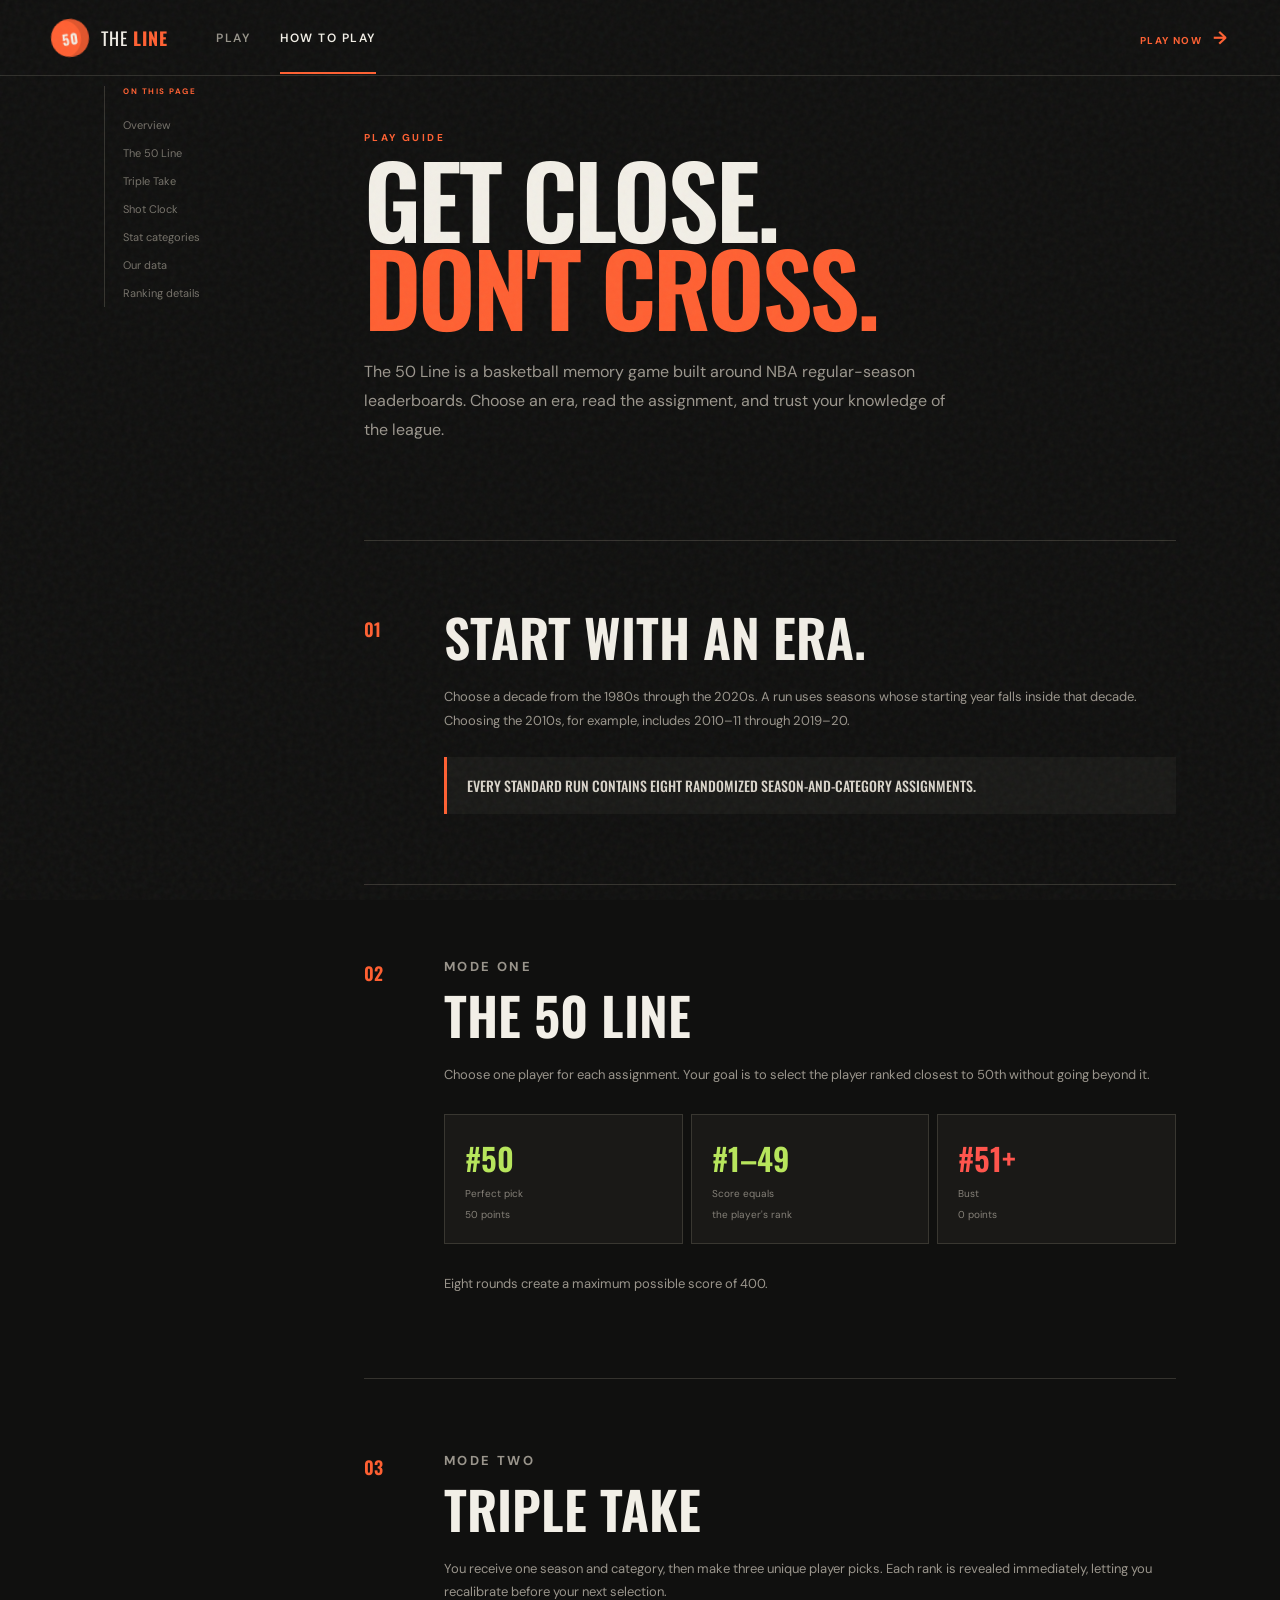
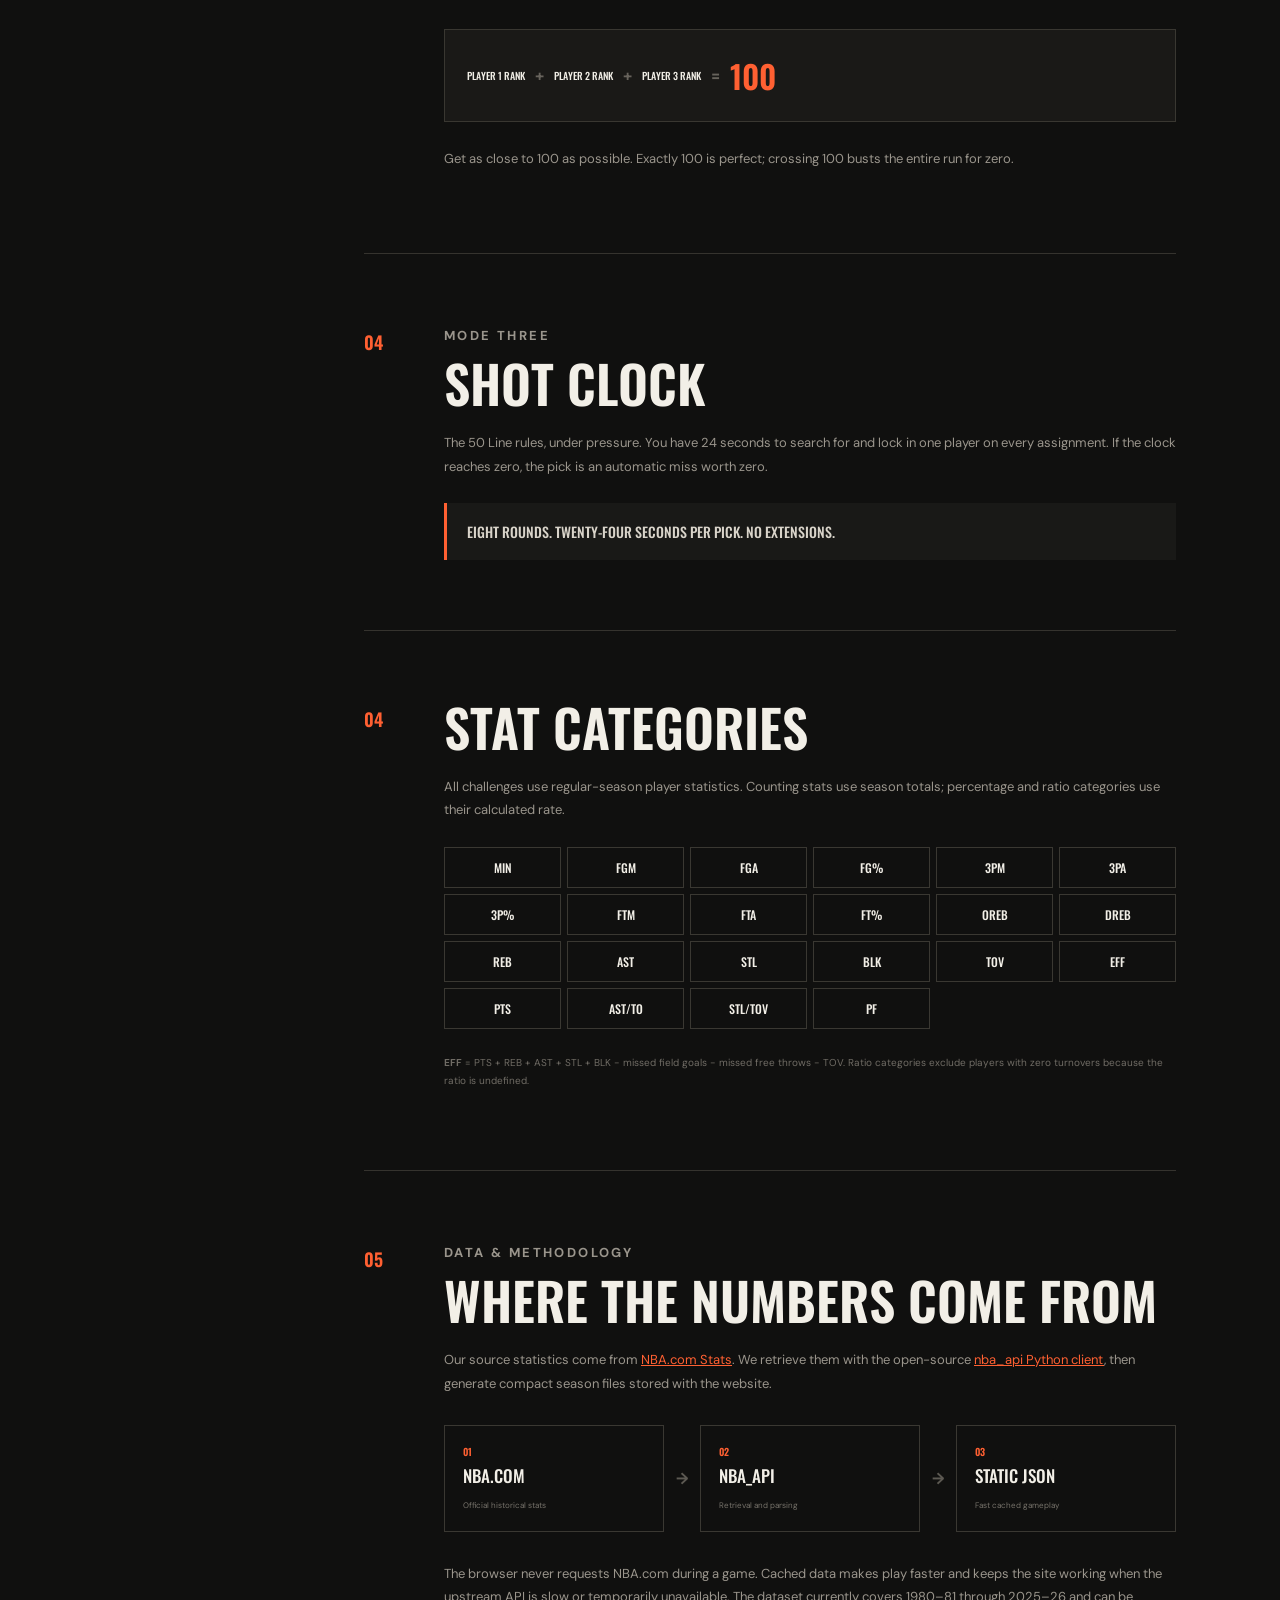
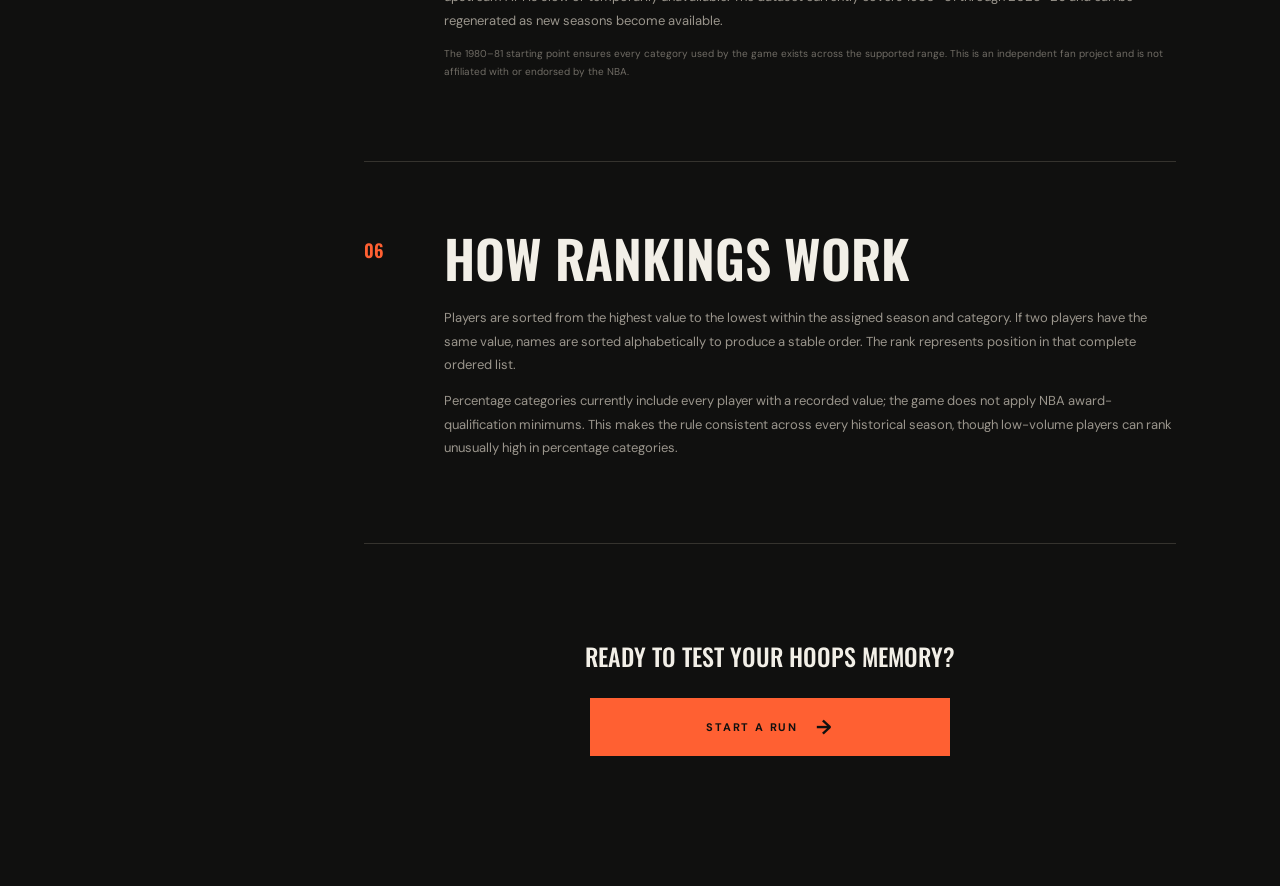
==== how-to.html @ 4d16eff7 "Add full play guide and data documentation" ====
<!doctype html>
<html lang="en">
<head>
  <meta charset="UTF-8" />
  <meta name="viewport" content="width=device-width,initial-scale=1" />
  <meta name="theme-color" content="#11100e" />
  <title>How to Play — The 50 Line</title>
  <link rel="preconnect" href="https://fonts.googleapis.com" />
  <link rel="preconnect" href="https://fonts.gstatic.com" crossorigin />
  <link href="https://fonts.googleapis.com/css2?family=DM+Sans:wght@400;500;600;700&family=Oswald:wght@500;600;700&display=swap" rel="stylesheet" />
  <link rel="stylesheet" href="styles.css" />
  <link rel="stylesheet" href="how-to.css" />
</head>
<body class="docs-page">
  <div class="grain"></div>
  <header class="site-header">
    <a class="brand" href="index.html"><span class="brand-ball">50</span><span>THE <b>LINE</b></span></a>
    <nav aria-label="Documentation navigation"><a class="nav-link" href="index.html">Play</a><a class="nav-link active" href="how-to.html">How to play</a></nav>
    <a class="docs-play" href="index.html">PLAY NOW <span>→</span></a>
  </header>

  <main class="docs-shell">
    <aside class="docs-nav">
      <span>ON THIS PAGE</span>
      <a href="#overview">Overview</a><a href="#classic">The 50 Line</a><a href="#triple">Triple Take</a><a href="#shotclock">Shot Clock</a><a href="#categories">Stat categories</a><a href="#data">Our data</a><a href="#rankings">Ranking details</a>
    </aside>
    <article>
      <section id="overview" class="docs-hero">
        <p class="eyebrow">PLAY GUIDE</p>
        <h1>Get close.<br /><em>Don't cross.</em></h1>
        <p>The 50 Line is a basketball memory game built around NBA regular-season leaderboards. Choose an era, read the assignment, and trust your knowledge of the league.</p>
      </section>

      <section class="docs-section">
        <p class="section-number">01</p><div><h2>Start with an era.</h2><p>Choose a decade from the 1980s through the 2020s. A run uses seasons whose starting year falls inside that decade. Choosing the 2010s, for example, includes 2010–11 through 2019–20.</p><div class="callout">Every standard run contains eight randomized season-and-category assignments.</div></div>
      </section>

      <section id="classic" class="docs-section">
        <p class="section-number">02</p><div><p class="eyebrow">MODE ONE</p><h2>The 50 Line</h2><p>Choose one player for each assignment. Your goal is to select the player ranked closest to 50th without going beyond it.</p><div class="rule-grid"><div><strong>#50</strong><span>Perfect pick<br />50 points</span></div><div><strong>#1–49</strong><span>Score equals<br />the player's rank</span></div><div class="danger"><strong>#51+</strong><span>Bust<br />0 points</span></div></div><p>Eight rounds create a maximum possible score of 400.</p></div>
      </section>

      <section id="triple" class="docs-section">
        <p class="section-number">03</p><div><p class="eyebrow">MODE TWO</p><h2>Triple Take</h2><p>You receive one season and category, then make three unique player picks. Each rank is revealed immediately, letting you recalibrate before your next selection.</p><div class="formula"><span>PLAYER 1 RANK</span><b>+</b><span>PLAYER 2 RANK</span><b>+</b><span>PLAYER 3 RANK</span><b>=</b><strong>100</strong></div><p>Get as close to 100 as possible. Exactly 100 is perfect; crossing 100 busts the entire run for zero.</p></div>
      </section>

      <section id="shotclock" class="docs-section">
        <p class="section-number">04</p><div><p class="eyebrow">MODE THREE</p><h2>Shot Clock</h2><p>The 50 Line rules, under pressure. You have 24 seconds to search for and lock in one player on every assignment. If the clock reaches zero, the pick is an automatic miss worth zero.</p><div class="callout">Eight rounds. Twenty-four seconds per pick. No extensions.</div></div>
      </section>

      <section id="categories" class="docs-section">
        <p class="section-number">04</p><div><h2>Stat categories</h2><p>All challenges use regular-season player statistics. Counting stats use season totals; percentage and ratio categories use their calculated rate.</p><div class="stat-grid"><span>MIN</span><span>FGM</span><span>FGA</span><span>FG%</span><span>3PM</span><span>3PA</span><span>3P%</span><span>FTM</span><span>FTA</span><span>FT%</span><span>OREB</span><span>DREB</span><span>REB</span><span>AST</span><span>STL</span><span>BLK</span><span>TOV</span><span>EFF</span><span>PTS</span><span>AST/TO</span><span>STL/TOV</span><span>PF</span></div><p class="fine-print"><b>EFF</b> = PTS + REB + AST + STL + BLK − missed field goals − missed free throws − TOV. Ratio categories exclude players with zero turnovers because the ratio is undefined.</p></div>
      </section>

      <section id="data" class="docs-section data-section">
        <p class="section-number">05</p><div><p class="eyebrow">DATA & METHODOLOGY</p><h2>Where the numbers come from</h2><p>Our source statistics come from <a href="https://www.nba.com/stats/players/traditional" target="_blank" rel="noopener">NBA.com Stats</a>. We retrieve them with the open-source <a href="https://github.com/swar/nba_api" target="_blank" rel="noopener">nba_api Python client</a>, then generate compact season files stored with the website.</p><div class="data-flow"><div><span>01</span><strong>NBA.com</strong><small>Official historical stats</small></div><b>→</b><div><span>02</span><strong>nba_api</strong><small>Retrieval and parsing</small></div><b>→</b><div><span>03</span><strong>Static JSON</strong><small>Fast cached gameplay</small></div></div><p>The browser never requests NBA.com during a game. Cached data makes play faster and keeps the site working when the upstream API is slow or temporarily unavailable. The dataset currently covers 1980–81 through 2025–26 and can be regenerated as new seasons become available.</p><p class="fine-print">The 1980–81 starting point ensures every category used by the game exists across the supported range. This is an independent fan project and is not affiliated with or endorsed by the NBA.</p></div>
      </section>

      <section id="rankings" class="docs-section">
        <p class="section-number">06</p><div><h2>How rankings work</h2><p>Players are sorted from the highest value to the lowest within the assigned season and category. If two players have the same value, names are sorted alphabetically to produce a stable order. The rank represents position in that complete ordered list.</p><p>Percentage categories currently include every player with a recorded value; the game does not apply NBA award-qualification minimums. This makes the rule consistent across every historical season, though low-volume players can rank unusually high in percentage categories.</p></div>
      </section>

      <footer class="docs-footer"><p>Ready to test your hoops memory?</p><a class="primary-button" href="index.html"><span>START A RUN</span><b>→</b></a></footer>
    </article>
  </main>
</body>
</html>
---- styles.css ----
:root{--ink:#10100f;--paper:#f2efe7;--muted:#97938a;--line:#302f2b;--orange:#ff6032;--orange2:#ff8a48;--cream:#fff8e8;--green:#b7e55c;--red:#ff554d}*{box-sizing:border-box}html{scroll-behavior:smooth}body{margin:0;background:var(--ink);color:var(--paper);font-family:"DM Sans",sans-serif;min-height:100vh}.grain{position:fixed;inset:0;pointer-events:none;opacity:.055;z-index:9;background-image:url("data:image/svg+xml,%3Csvg viewBox='0 0 180 180' xmlns='http://www.w3.org/2000/svg'%3E%3Cfilter id='n'%3E%3CfeTurbulence type='fractalNoise' baseFrequency='.9' numOctaves='4' stitchTiles='stitch'/%3E%3C/filter%3E%3Crect width='100%25' height='100%25' filter='url(%23n)' opacity='.8'/%3E%3C/svg%3E")}.site-header{height:76px;border-bottom:1px solid var(--line);display:flex;align-items:center;padding:0 max(24px,4vw);gap:48px;position:relative;z-index:4}.brand{display:flex;align-items:center;gap:12px;color:var(--paper);text-decoration:none;font-family:Oswald,sans-serif;font-size:18px;letter-spacing:1px}.brand b{color:var(--orange)}.brand-ball{display:grid;place-items:center;width:38px;height:38px;background:var(--orange);border-radius:50%;font:700 14px Oswald;transform:rotate(-8deg);box-shadow:inset -8px 0 0 rgba(0,0,0,.12)}nav{display:flex;gap:30px}.nav-link{border:0;background:none;color:var(--muted);font:600 12px "DM Sans";text-transform:uppercase;letter-spacing:1.5px;cursor:pointer;padding:28px 0;position:relative}.nav-link:hover,.nav-link.active{color:var(--paper)}.nav-link.active:after{content:"";height:2px;background:var(--orange);position:absolute;bottom:0;left:0;right:0}.header-score{margin-left:auto;display:flex;align-items:center;gap:12px}.header-score span{font:600 9px "DM Sans";letter-spacing:1.4px;color:var(--muted)}.header-score strong{font:600 25px Oswald;color:var(--orange)}main{padding:58px 24px 80px}.game-shell,.summary-view{width:min(980px,100%);margin:auto}.round-meta{display:flex;align-items:end;justify-content:space-between;margin-bottom:22px}.eyebrow{font-size:10px;letter-spacing:2.4px;font-weight:700;color:var(--orange);margin:0 0 10px}.round-meta h1,.summary-view h1{font:600 clamp(40px,7vw,68px)/.96 Oswald;margin:0;text-transform:uppercase;letter-spacing:-1.5px}.round-meta h1 em{color:var(--orange);font-style:normal}.round-count{display:flex;align-items:baseline}.round-count span{font-size:9px;letter-spacing:1.6px;color:var(--muted);margin-right:12px}.round-count strong{font:600 35px Oswald}.round-count i{font:400 16px Oswald;color:#666;font-style:normal}.progress-track{height:2px;background:#282824;margin-bottom:26px}.progress-fill{height:100%;background:var(--orange);width:20%;transition:width .4s ease}.challenge-card{background:linear-gradient(125deg,#f6f0e5,#e9e1d3);color:#151513;min-height:290px;border-radius:4px;position:relative;overflow:hidden;display:flex;align-items:center;padding:50px;box-shadow:0 18px 60px rgba(0,0,0,.25)}.court-lines{position:absolute;width:400px;height:400px;border:2px solid rgba(33,31,26,.1);border-radius:50%;right:-135px;top:-75px}.court-lines:before{content:"";position:absolute;width:180px;height:180px;border:2px solid rgba(33,31,26,.1);border-radius:50%;inset:108px}.court-lines:after{content:"";position:absolute;height:500px;border-left:2px solid rgba(33,31,26,.1);left:198px;top:-50px}.court-lines span{position:absolute;width:80px;height:130px;border:2px solid rgba(33,31,26,.1);left:158px;top:133px}.challenge-copy{position:relative;z-index:1;flex:1}.card-kicker{font-size:9px;letter-spacing:2px;font-weight:700;color:#8d8374;margin:0 0 16px}.challenge-copy h2{font:600 clamp(29px,4vw,45px)/1.08 Oswald;text-transform:uppercase;margin:0;letter-spacing:-.5px}.challenge-copy h2 span{color:var(--orange)}.challenge-note{font-size:12px;color:#766f65;margin:18px 0 0}.stat-ticket{position:relative;z-index:1;background:#171714;color:var(--paper);width:236px;min-width:236px;margin-left:40px;padding:28px 26px;box-shadow:10px 10px 0 var(--orange);transform:rotate(1deg)}.stat-ticket div{display:flex;flex-direction:column}.stat-ticket span{font-size:10px;letter-spacing:2px;font-weight:700;color:var(--orange);margin-bottom:8px}.stat-ticket strong{font:600 28px Oswald;letter-spacing:-.3px}.ticket-divider{border-top:1px dashed #4a4842;margin:20px 0}.pick-panel{padding:42px 0 10px}.pick-heading{display:flex;justify-content:space-between;align-items:center;margin-bottom:22px}.pick-heading>div:first-child{display:flex;align-items:center;gap:15px}.step-num{width:34px;height:34px;display:grid;place-items:center;border:1px solid #484640;color:var(--orange);font:600 13px Oswald}.pick-heading p{margin:0 0 4px}.pick-heading h3{font:500 22px Oswald;margin:0;text-transform:uppercase}.target-chip{border:1px solid #3b3934;border-radius:30px;padding:9px 13px;font-size:9px;letter-spacing:1px;color:#a5a097}.target-dot{display:inline-block;width:6px;height:6px;background:var(--green);border-radius:50%;margin-right:7px;box-shadow:0 0 8px var(--green)}.search-wrap{position:relative}.search-wrap>svg{position:absolute;left:18px;top:18px;width:20px;fill:none;stroke:#858179;stroke-width:1.8}.search-wrap input{width:100%;height:58px;border:1px solid #3b3934;background:#191917;color:var(--paper);padding:0 58px;font:500 15px "DM Sans";outline:none;border-radius:2px}.search-wrap input:focus{border-color:var(--orange);box-shadow:0 0 0 1px var(--orange)}.search-wrap kbd{position:absolute;right:15px;top:17px;border:1px solid #413f39;background:#24231f;border-radius:3px;padding:4px 7px;color:#8c887f;font:10px "DM Sans"}.player-options{position:absolute;left:0;right:0;top:64px;background:#201f1c;border:1px solid #3d3b35;z-index:5;display:none;max-height:280px;overflow:auto;box-shadow:0 20px 45px rgba(0,0,0,.55)}.player-options.open{display:block}.player-option{width:100%;border:0;border-bottom:1px solid #33312c;background:none;color:var(--paper);display:flex;align-items:center;text-align:left;padding:12px 16px;cursor:pointer;gap:12px}.player-option:hover,.player-option.focused{background:#2b2924}.mini-mono{width:32px;height:32px;background:#39362f;border-radius:50%;display:grid;place-items:center;font:600 11px Oswald;color:var(--orange)}.player-option strong{font-size:13px}.player-option span:last-child{margin-left:auto;color:#77736c;font-size:10px}.selected-player{margin-top:10px;border:1px solid #3d3b35;background:#1a1917;padding:12px;display:flex;align-items:center;gap:13px}.selected-player.hidden,.hidden{display:none!important}.player-monogram{width:44px;height:44px;background:var(--orange);color:#141311;border-radius:50%;display:grid;place-items:center;font:700 14px Oswald}.selected-player>div:nth-child(2){display:flex;flex-direction:column}.selected-player span{font-size:7px;letter-spacing:1.5px;color:#807d75}.selected-player strong{font:500 16px Oswald;text-transform:uppercase}.selected-player small{font-size:9px;color:#858078}.selected-player button{margin-left:auto;background:none;border:0;color:#858078;font-size:24px;cursor:pointer}.primary-button,.secondary-button{height:58px;border:0;width:100%;margin-top:16px;background:var(--orange);color:#11100f;font:700 11px "DM Sans";letter-spacing:1.8px;display:flex;align-items:center;justify-content:center;gap:18px;cursor:pointer;transition:.2s}.primary-button b{font-size:20px;transition:transform .2s}.primary-button:hover:not(:disabled){background:var(--orange2)}.primary-button:hover:not(:disabled) b{transform:translateX(4px)}.primary-button:disabled{background:#292824;color:#5b5851;cursor:not-allowed}.microcopy{text-align:center;font-size:9px;color:#65625c;letter-spacing:.5px;margin:13px}.round-result{margin-top:38px;border:1px solid #3a3832;display:grid;grid-template-columns:160px 1fr 110px 170px;align-items:center;padding:22px 24px;gap:24px;background:#171715;animation:rise .4s ease}.round-result.bust{border-color:rgba(255,85,77,.45)}.result-rank,.points-earned{display:flex;flex-direction:column}.result-rank span,.points-earned span{font-size:8px;letter-spacing:1.5px;color:#77736b}.result-rank strong{font:600 40px Oswald;color:var(--green)}.bust .result-rank strong{color:var(--red)}.result-copy{border-left:1px solid #383630;padding-left:24px}.result-copy p{font-size:9px;color:var(--orange);letter-spacing:1.8px;font-weight:700;margin:0}.result-copy h3{font:500 18px Oswald;text-transform:uppercase;margin:3px 0}.result-copy span{font-size:10px;color:#7d7970}.points-earned strong{font:600 30px Oswald}.round-result .primary-button{margin:0;height:46px}.score-row{display:grid;grid-template-columns:repeat(5,1fr);gap:7px;margin-top:36px}.score-pill{border-top:1px solid #37352f;padding:10px 3px;display:flex;justify-content:space-between;color:#68655e;font-size:9px}.score-pill b{font:500 14px Oswald;color:#98948b}.score-pill.current{border-color:var(--orange);color:var(--orange)}.score-pill.done b{color:var(--paper)}.summary-view{text-align:center;padding-top:30px}.summary-view .eyebrow{margin-bottom:16px}.final-score{margin:45px auto 20px;width:250px;height:250px;border:2px solid var(--orange);border-radius:50%;display:flex;flex-direction:column;align-items:center;justify-content:center;box-shadow:0 0 80px rgba(255,96,50,.12),inset 0 0 60px rgba(255,96,50,.06)}.final-score span{font-size:9px;letter-spacing:2px;color:#908b81}.final-score strong{font:600 82px/.95 Oswald}.final-score i{font:400 15px Oswald;color:#6e6a62;font-style:normal}.final-verdict{color:#aaa59b;margin-bottom:35px}.summary-rounds{display:grid;grid-template-columns:repeat(5,1fr);gap:8px}.summary-round{border:1px solid #34322d;padding:18px 8px}.summary-round span{font-size:8px;letter-spacing:1px;color:#6f6b64}.summary-round strong{font:600 25px Oswald;display:block;margin:6px}.summary-round small{font-size:9px;color:#88847b}.summary-actions{display:grid;grid-template-columns:2fr 1fr;gap:10px;max-width:560px;margin:25px auto}.secondary-button{background:transparent;border:1px solid #3d3a34;color:var(--paper)}dialog{background:#191917;color:var(--paper);border:1px solid #49463f;width:min(520px,calc(100% - 30px));padding:42px;box-shadow:0 20px 80px #000}dialog::backdrop{background:rgba(0,0,0,.75);backdrop-filter:blur(5px)}dialog h2{font:600 40px Oswald;text-transform:uppercase;margin:0 0 30px}dialog ol{list-style:none;padding:0;counter-reset:item}dialog li{display:grid;grid-template-columns:26px 1fr;column-gap:12px;margin:20px 0;counter-increment:item}dialog li:before{content:counter(item);grid-row:1/3;color:var(--orange);font:600 18px Oswald}dialog li b{font:500 15px Oswald;text-transform:uppercase}dialog li span{font-size:11px;color:#908c83;margin-top:3px}.modal-close{position:absolute;right:17px;top:14px;border:0;background:none;color:#888;font-size:26px;cursor:pointer}.toast{position:fixed;bottom:24px;left:50%;transform:translate(-50%,30px);background:var(--cream);color:#171614;padding:12px 20px;font-size:11px;font-weight:700;opacity:0;pointer-events:none;transition:.3s;z-index:10}.toast.show{opacity:1;transform:translate(-50%,0)}@keyframes rise{from{opacity:0;transform:translateY(15px)}}@media(max-width:760px){.site-header{gap:15px;padding:0 16px}.site-header nav{display:none}.header-score span{display:none}main{padding:38px 16px}.round-meta{align-items:start}.round-count span{display:none}.challenge-card{padding:32px 25px;display:block}.stat-ticket{margin:35px 0 0;width:210px}.court-lines{right:-240px}.pick-heading{align-items:end}.target-chip{font-size:8px}.round-result{grid-template-columns:90px 1fr;gap:15px}.result-copy{padding-left:15px}.points-earned{grid-row:2}.round-result .primary-button{grid-row:2;grid-column:2}.summary-rounds{grid-template-columns:repeat(5,minmax(58px,1fr))}.summary-round{padding:12px 3px}.summary-round small{display:none}}@media(max-width:460px){.round-meta h1{font-size:42px}.round-count strong{font-size:27px}.challenge-copy h2{font-size:30px}.challenge-note{line-height:1.5}.pick-heading h3{font-size:18px}.target-chip{display:none}.score-pill span{display:none}.summary-actions{grid-template-columns:1fr}.summary-view h1{font-size:45px}}
---- how-to.css ----
.nav-link{text-decoration:none}.docs-play{margin-left:auto;color:var(--orange);text-decoration:none;font:700 10px "DM Sans";letter-spacing:1.4px}.docs-play span{font-size:18px;margin-left:8px}.docs-shell{width:min(1120px,100%);display:grid;grid-template-columns:190px 1fr;gap:70px;margin:auto;padding-top:10px}.docs-nav{position:sticky;top:30px;align-self:start;display:flex;flex-direction:column;border-left:1px solid #35332e;padding-left:18px}.docs-nav span{font-size:8px;letter-spacing:1.5px;color:var(--orange);font-weight:700;margin-bottom:15px}.docs-nav a{color:#757169;text-decoration:none;font-size:11px;padding:7px 0}.docs-nav a:hover{color:var(--paper)}.docs-shell article{max-width:820px}.docs-hero{padding:45px 0 80px;border-bottom:1px solid #35332e}.docs-hero h1{font:600 clamp(60px,9vw,100px)/.88 Oswald;text-transform:uppercase;letter-spacing:-3px;margin:0}.docs-hero h1 em{color:var(--orange);font-style:normal}.docs-hero>p:last-child{max-width:600px;color:#9b968d;line-height:1.8;margin-top:28px}.docs-section{display:grid;grid-template-columns:55px 1fr;gap:25px;padding:70px 0;border-bottom:1px solid #35332e;scroll-margin-top:25px}.section-number{font:600 18px Oswald;color:var(--orange);margin:5px 0}.docs-section h2{font:600 clamp(34px,5vw,52px)/1 Oswald;text-transform:uppercase;margin:0 0 22px}.docs-section>div>p{color:#9a958c;line-height:1.8;font-size:13px}.callout{border-left:3px solid var(--orange);background:#191917;padding:18px 20px;color:#d9d4ca;font:500 14px Oswald;text-transform:uppercase;margin-top:25px}.rule-grid{display:grid;grid-template-columns:repeat(3,1fr);gap:8px;margin:28px 0}.rule-grid>div{background:#1a1917;border:1px solid #393731;padding:20px}.rule-grid strong{display:block;font:600 31px Oswald;color:var(--green)}.rule-grid span{font-size:10px;color:#858078;line-height:1.5}.rule-grid .danger strong{color:var(--red)}.formula{display:flex;align-items:center;gap:10px;background:#1a1917;border:1px solid #393731;padding:22px;margin:25px 0;overflow:auto}.formula span{font:500 10px Oswald;white-space:nowrap}.formula b{color:#67635c}.formula strong{font:600 32px Oswald;color:var(--orange)}.stat-grid{display:grid;grid-template-columns:repeat(6,1fr);gap:6px;margin:25px 0}.stat-grid span{border:1px solid #3a3832;padding:11px 5px;text-align:center;font:500 12px Oswald}.fine-print{font-size:10px!important;color:#706c65!important}.data-section a{color:var(--orange)}.data-flow{display:grid;grid-template-columns:1fr auto 1fr auto 1fr;align-items:center;gap:12px;margin:30px 0}.data-flow>div{border:1px solid #3a3832;padding:18px}.data-flow span{display:block;font:600 10px Oswald;color:var(--orange)}.data-flow strong{display:block;font:500 17px Oswald;text-transform:uppercase;margin:4px 0}.data-flow small{font-size:8px;color:#77736b}.data-flow>b{color:#5c5952}.docs-footer{text-align:center;padding:70px 0 30px}.docs-footer p{font:500 24px Oswald;text-transform:uppercase}.docs-footer .primary-button{max-width:360px;margin:20px auto;text-decoration:none}@media(max-width:760px){.docs-page .site-header nav{display:flex}.docs-shell{display:block}.docs-nav{display:none}.docs-hero{padding-top:20px}.docs-section{grid-template-columns:36px 1fr;gap:12px}.stat-grid{grid-template-columns:repeat(4,1fr)}.data-flow{grid-template-columns:1fr}.data-flow>b{transform:rotate(90deg);text-align:center}}@media(max-width:460px){.docs-play{font-size:0}.docs-play span{font-size:20px}.rule-grid{grid-template-columns:1fr}.data-flow>div{padding:14px}.docs-section{padding:50px 0}.stat-grid{grid-template-columns:repeat(3,1fr)}}
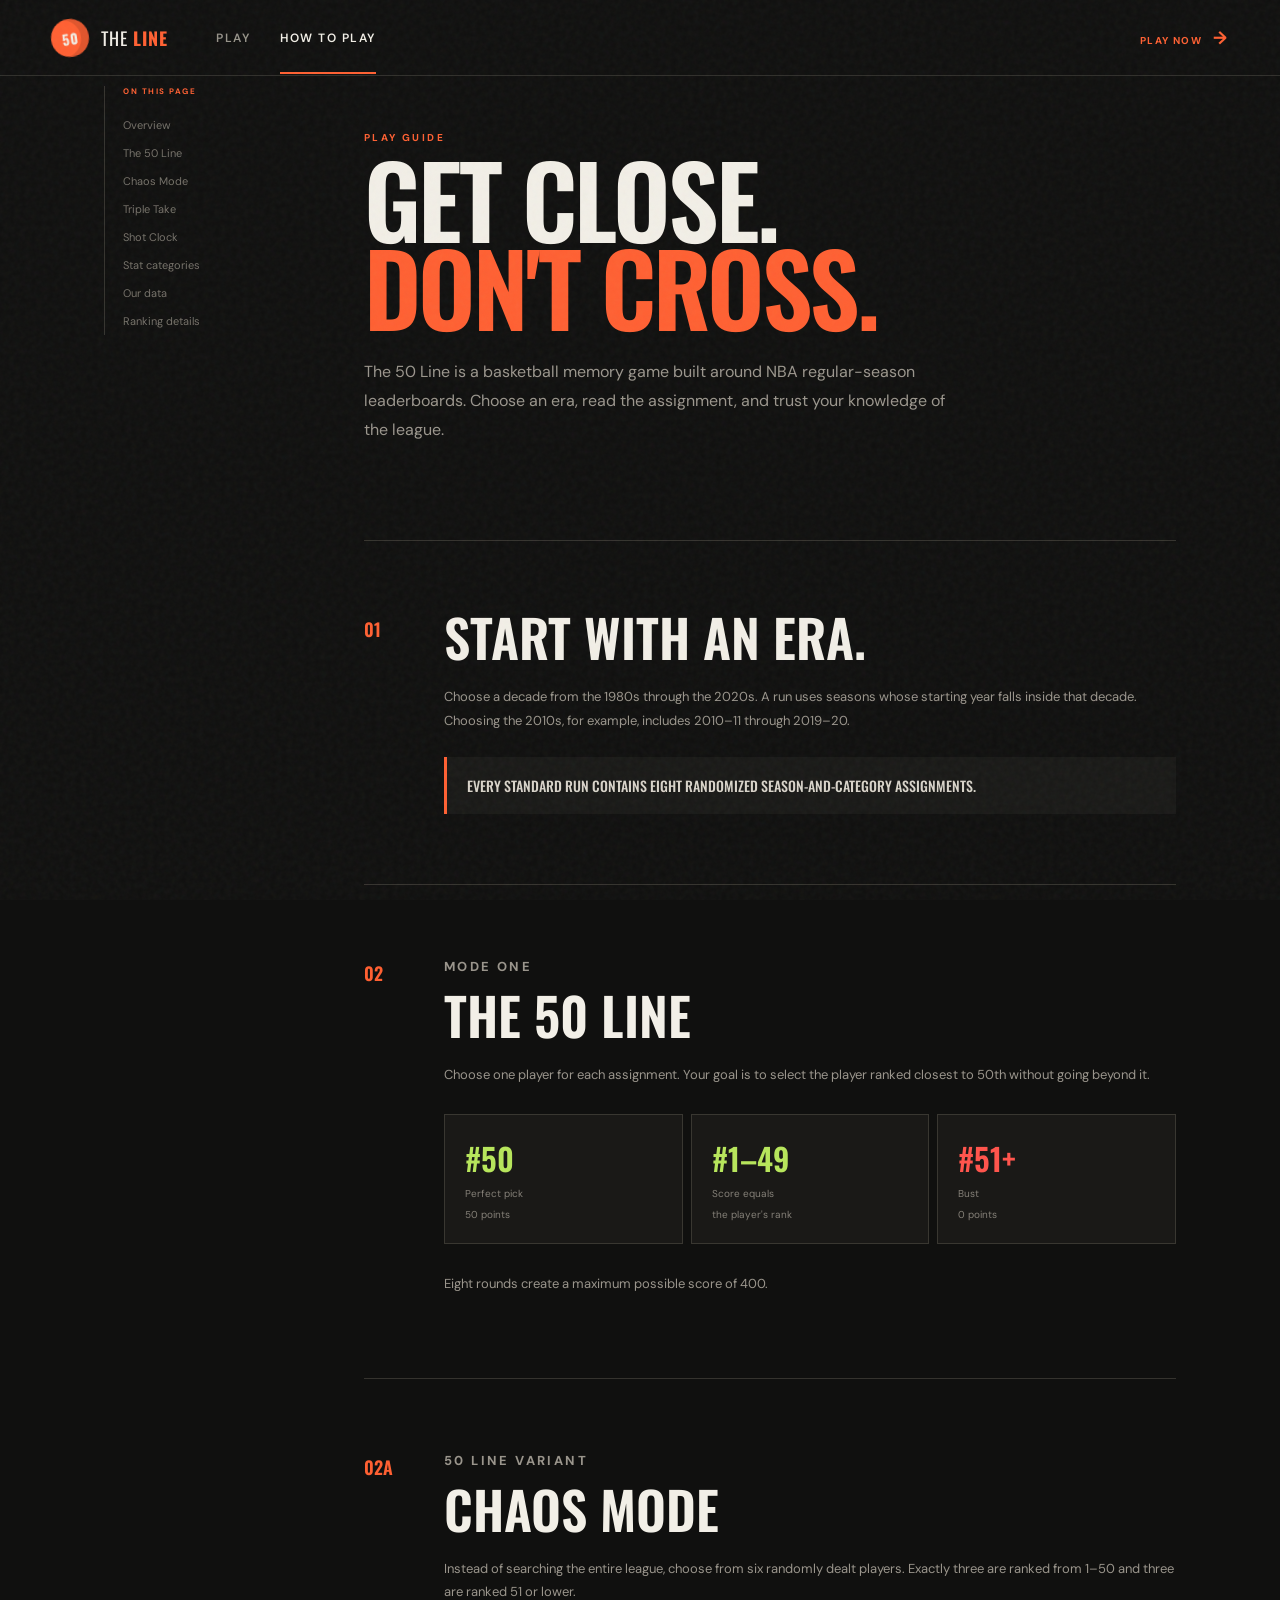
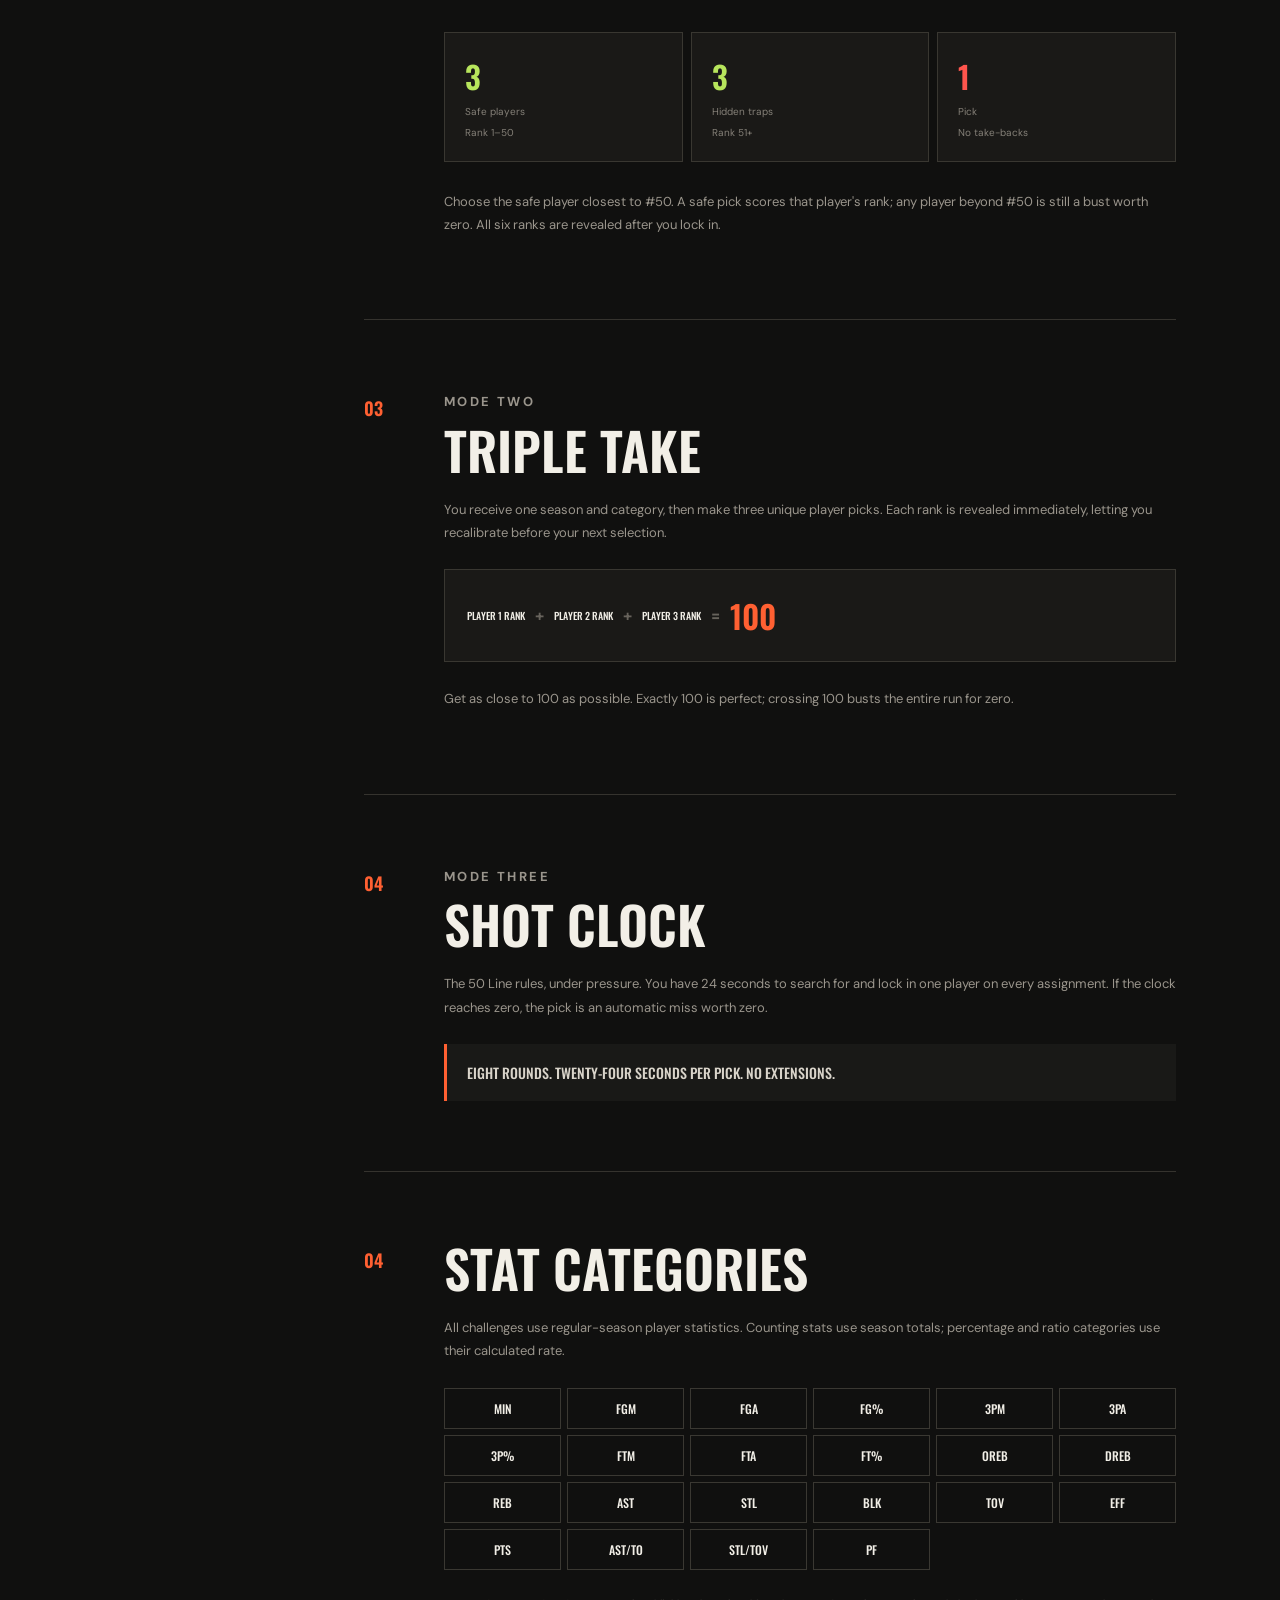
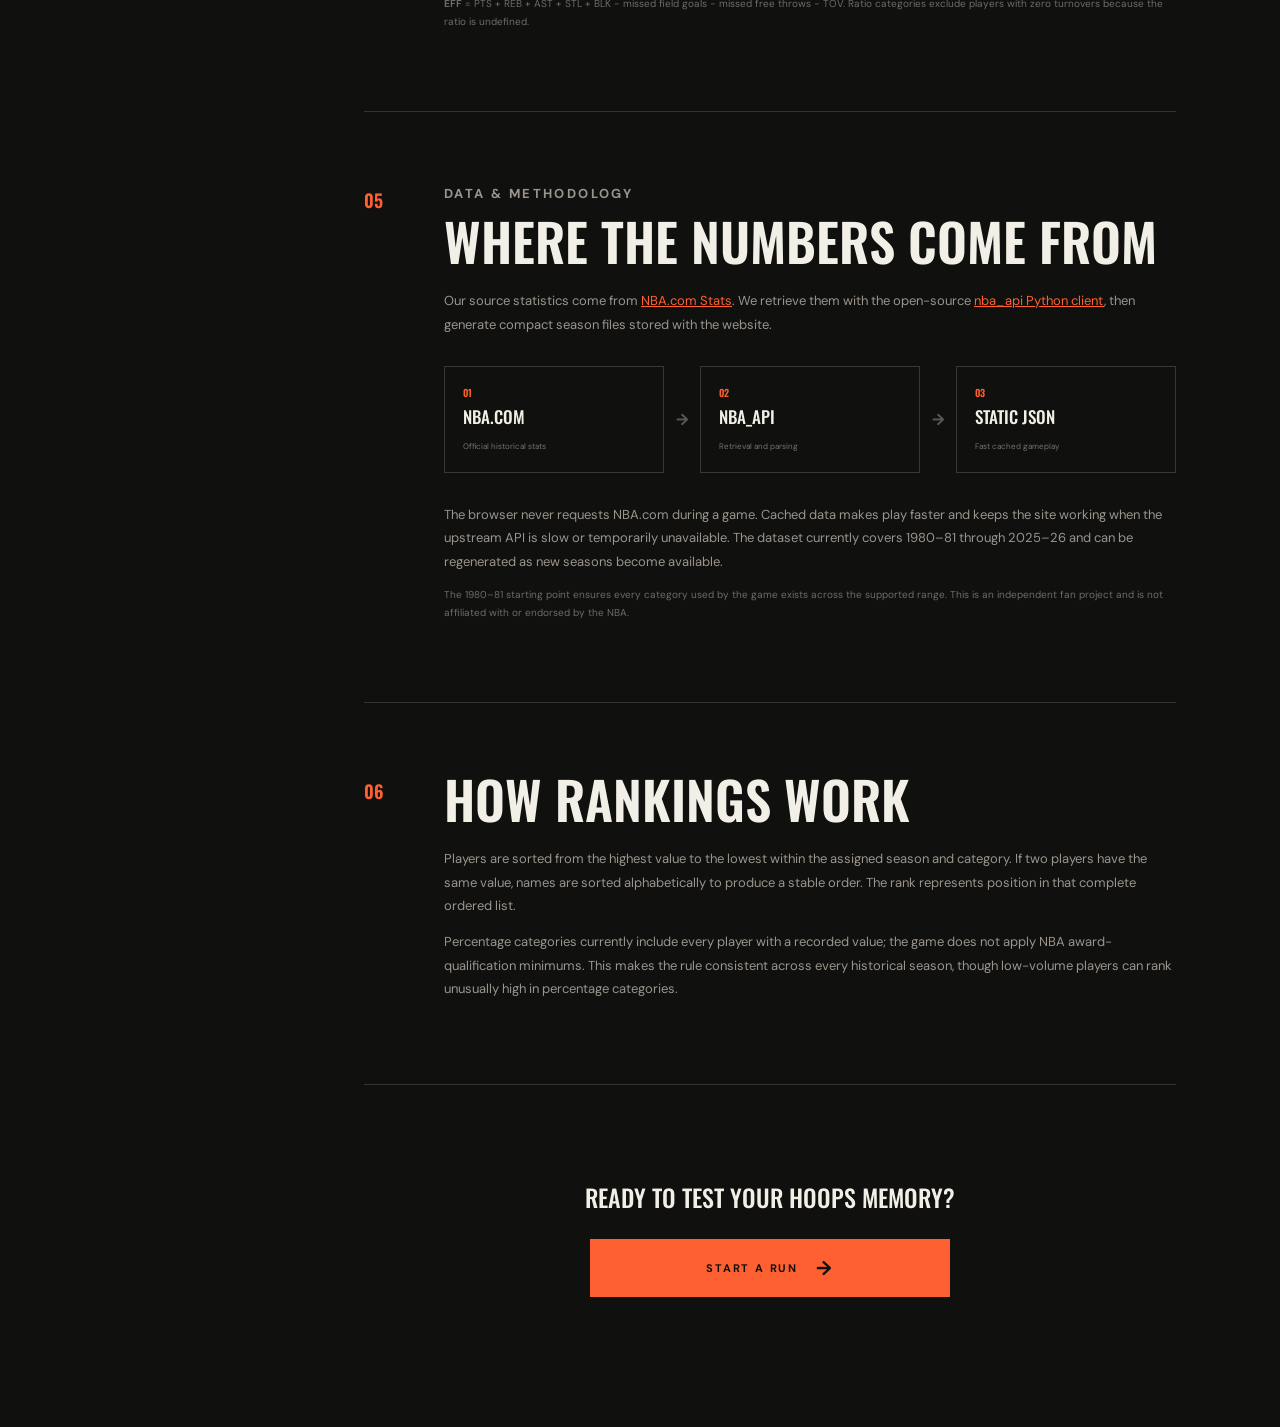
==== commit b7cfa18a: "Add chaos mode" ====
--- a/how-to.html
+++ b/how-to.html
@@ -22,7 +22,7 @@
   <main class="docs-shell">
     <aside class="docs-nav">
       <span>ON THIS PAGE</span>
-      <a href="#overview">Overview</a><a href="#classic">The 50 Line</a><a href="#triple">Triple Take</a><a href="#shotclock">Shot Clock</a><a href="#categories">Stat categories</a><a href="#data">Our data</a><a href="#rankings">Ranking details</a>
+      <a href="#overview">Overview</a><a href="#classic">The 50 Line</a><a href="#chaos">Chaos Mode</a><a href="#triple">Triple Take</a><a href="#shotclock">Shot Clock</a><a href="#categories">Stat categories</a><a href="#data">Our data</a><a href="#rankings">Ranking details</a>
     </aside>
     <article>
       <section id="overview" class="docs-hero">
@@ -37,6 +37,10 @@
 
       <section id="classic" class="docs-section">
         <p class="section-number">02</p><div><p class="eyebrow">MODE ONE</p><h2>The 50 Line</h2><p>Choose one player for each assignment. Your goal is to select the player ranked closest to 50th without going beyond it.</p><div class="rule-grid"><div><strong>#50</strong><span>Perfect pick<br />50 points</span></div><div><strong>#1–49</strong><span>Score equals<br />the player's rank</span></div><div class="danger"><strong>#51+</strong><span>Bust<br />0 points</span></div></div><p>Eight rounds create a maximum possible score of 400.</p></div>
+      </section>
+
+      <section id="chaos" class="docs-section">
+        <p class="section-number">02A</p><div><p class="eyebrow">50 LINE VARIANT</p><h2>Chaos Mode</h2><p>Instead of searching the entire league, choose from six randomly dealt players. Exactly three are ranked from 1–50 and three are ranked 51 or lower.</p><div class="rule-grid"><div><strong>3</strong><span>Safe players<br />Rank 1–50</span></div><div><strong>3</strong><span>Hidden traps<br />Rank 51+</span></div><div class="danger"><strong>1</strong><span>Pick<br />No take-backs</span></div></div><p>Choose the safe player closest to #50. A safe pick scores that player's rank; any player beyond #50 is still a bust worth zero. All six ranks are revealed after you lock in.</p></div>
       </section>
 
       <section id="triple" class="docs-section">
--- a/styles.css
+++ b/styles.css
@@ -1 +1 @@
-:root{--ink:#10100f;--paper:#f2efe7;--muted:#97938a;--line:#302f2b;--orange:#ff6032;--orange2:#ff8a48;--cream:#fff8e8;--green:#b7e55c;--red:#ff554d}*{box-sizing:border-box}html{scroll-behavior:smooth}body{margin:0;background:var(--ink);color:var(--paper);font-family:"DM Sans",sans-serif;min-height:100vh}.grain{position:fixed;inset:0;pointer-events:none;opacity:.055;z-index:9;background-image:url("data:image/svg+xml,%3Csvg viewBox='0 0 180 180' xmlns='http://www.w3.org/2000/svg'%3E%3Cfilter id='n'%3E%3CfeTurbulence type='fractalNoise' baseFrequency='.9' numOctaves='4' stitchTiles='stitch'/%3E%3C/filter%3E%3Crect width='100%25' height='100%25' filter='url(%23n)' opacity='.8'/%3E%3C/svg%3E")}.site-header{height:76px;border-bottom:1px solid var(--line);display:flex;align-items:center;padding:0 max(24px,4vw);gap:48px;position:relative;z-index:4}.brand{display:flex;align-items:center;gap:12px;color:var(--paper);text-decoration:none;font-family:Oswald,sans-serif;font-size:18px;letter-spacing:1px}.brand b{color:var(--orange)}.brand-ball{display:grid;place-items:center;width:38px;height:38px;background:var(--orange);border-radius:50%;font:700 14px Oswald;transform:rotate(-8deg);box-shadow:inset -8px 0 0 rgba(0,0,0,.12)}nav{display:flex;gap:30px}.nav-link{border:0;background:none;color:var(--muted);font:600 12px "DM Sans";text-transform:uppercase;letter-spacing:1.5px;cursor:pointer;padding:28px 0;position:relative}.nav-link:hover,.nav-link.active{color:var(--paper)}.nav-link.active:after{content:"";height:2px;background:var(--orange);position:absolute;bottom:0;left:0;right:0}.header-score{margin-left:auto;display:flex;align-items:center;gap:12px}.header-score span{font:600 9px "DM Sans";letter-spacing:1.4px;color:var(--muted)}.header-score strong{font:600 25px Oswald;color:var(--orange)}main{padding:58px 24px 80px}.game-shell,.summary-view{width:min(980px,100%);margin:auto}.round-meta{display:flex;align-items:end;justify-content:space-between;margin-bottom:22px}.eyebrow{font-size:10px;letter-spacing:2.4px;font-weight:700;color:var(--orange);margin:0 0 10px}.round-meta h1,.summary-view h1{font:600 clamp(40px,7vw,68px)/.96 Oswald;margin:0;text-transform:uppercase;letter-spacing:-1.5px}.round-meta h1 em{color:var(--orange);font-style:normal}.round-count{display:flex;align-items:baseline}.round-count span{font-size:9px;letter-spacing:1.6px;color:var(--muted);margin-right:12px}.round-count strong{font:600 35px Oswald}.round-count i{font:400 16px Oswald;color:#666;font-style:normal}.progress-track{height:2px;background:#282824;margin-bottom:26px}.progress-fill{height:100%;background:var(--orange);width:20%;transition:width .4s ease}.challenge-card{background:linear-gradient(125deg,#f6f0e5,#e9e1d3);color:#151513;min-height:290px;border-radius:4px;position:relative;overflow:hidden;display:flex;align-items:center;padding:50px;box-shadow:0 18px 60px rgba(0,0,0,.25)}.court-lines{position:absolute;width:400px;height:400px;border:2px solid rgba(33,31,26,.1);border-radius:50%;right:-135px;top:-75px}.court-lines:before{content:"";position:absolute;width:180px;height:180px;border:2px solid rgba(33,31,26,.1);border-radius:50%;inset:108px}.court-lines:after{content:"";position:absolute;height:500px;border-left:2px solid rgba(33,31,26,.1);left:198px;top:-50px}.court-lines span{position:absolute;width:80px;height:130px;border:2px solid rgba(33,31,26,.1);left:158px;top:133px}.challenge-copy{position:relative;z-index:1;flex:1}.card-kicker{font-size:9px;letter-spacing:2px;font-weight:700;color:#8d8374;margin:0 0 16px}.challenge-copy h2{font:600 clamp(29px,4vw,45px)/1.08 Oswald;text-transform:uppercase;margin:0;letter-spacing:-.5px}.challenge-copy h2 span{color:var(--orange)}.challenge-note{font-size:12px;color:#766f65;margin:18px 0 0}.stat-ticket{position:relative;z-index:1;background:#171714;color:var(--paper);width:236px;min-width:236px;margin-left:40px;padding:28px 26px;box-shadow:10px 10px 0 var(--orange);transform:rotate(1deg)}.stat-ticket div{display:flex;flex-direction:column}.stat-ticket span{font-size:10px;letter-spacing:2px;font-weight:700;color:var(--orange);margin-bottom:8px}.stat-ticket strong{font:600 28px Oswald;letter-spacing:-.3px}.ticket-divider{border-top:1px dashed #4a4842;margin:20px 0}.pick-panel{padding:42px 0 10px}.pick-heading{display:flex;justify-content:space-between;align-items:center;margin-bottom:22px}.pick-heading>div:first-child{display:flex;align-items:center;gap:15px}.step-num{width:34px;height:34px;display:grid;place-items:center;border:1px solid #484640;color:var(--orange);font:600 13px Oswald}.pick-heading p{margin:0 0 4px}.pick-heading h3{font:500 22px Oswald;margin:0;text-transform:uppercase}.target-chip{border:1px solid #3b3934;border-radius:30px;padding:9px 13px;font-size:9px;letter-spacing:1px;color:#a5a097}.target-dot{display:inline-block;width:6px;height:6px;background:var(--green);border-radius:50%;margin-right:7px;box-shadow:0 0 8px var(--green)}.search-wrap{position:relative}.search-wrap>svg{position:absolute;left:18px;top:18px;width:20px;fill:none;stroke:#858179;stroke-width:1.8}.search-wrap input{width:100%;height:58px;border:1px solid #3b3934;background:#191917;color:var(--paper);padding:0 58px;font:500 15px "DM Sans";outline:none;border-radius:2px}.search-wrap input:focus{border-color:var(--orange);box-shadow:0 0 0 1px var(--orange)}.search-wrap kbd{position:absolute;right:15px;top:17px;border:1px solid #413f39;background:#24231f;border-radius:3px;padding:4px 7px;color:#8c887f;font:10px "DM Sans"}.player-options{position:absolute;left:0;right:0;top:64px;background:#201f1c;border:1px solid #3d3b35;z-index:5;display:none;max-height:280px;overflow:auto;box-shadow:0 20px 45px rgba(0,0,0,.55)}.player-options.open{display:block}.player-option{width:100%;border:0;border-bottom:1px solid #33312c;background:none;color:var(--paper);display:flex;align-items:center;text-align:left;padding:12px 16px;cursor:pointer;gap:12px}.player-option:hover,.player-option.focused{background:#2b2924}.mini-mono{width:32px;height:32px;background:#39362f;border-radius:50%;display:grid;place-items:center;font:600 11px Oswald;color:var(--orange)}.player-option strong{font-size:13px}.player-option span:last-child{margin-left:auto;color:#77736c;font-size:10px}.selected-player{margin-top:10px;border:1px solid #3d3b35;background:#1a1917;padding:12px;display:flex;align-items:center;gap:13px}.selected-player.hidden,.hidden{display:none!important}.player-monogram{width:44px;height:44px;background:var(--orange);color:#141311;border-radius:50%;display:grid;place-items:center;font:700 14px Oswald}.selected-player>div:nth-child(2){display:flex;flex-direction:column}.selected-player span{font-size:7px;letter-spacing:1.5px;color:#807d75}.selected-player strong{font:500 16px Oswald;text-transform:uppercase}.selected-player small{font-size:9px;color:#858078}.selected-player button{margin-left:auto;background:none;border:0;color:#858078;font-size:24px;cursor:pointer}.primary-button,.secondary-button{height:58px;border:0;width:100%;margin-top:16px;background:var(--orange);color:#11100f;font:700 11px "DM Sans";letter-spacing:1.8px;display:flex;align-items:center;justify-content:center;gap:18px;cursor:pointer;transition:.2s}.primary-button b{font-size:20px;transition:transform .2s}.primary-button:hover:not(:disabled){background:var(--orange2)}.primary-button:hover:not(:disabled) b{transform:translateX(4px)}.primary-button:disabled{background:#292824;color:#5b5851;cursor:not-allowed}.microcopy{text-align:center;font-size:9px;color:#65625c;letter-spacing:.5px;margin:13px}.round-result{margin-top:38px;border:1px solid #3a3832;display:grid;grid-template-columns:160px 1fr 110px 170px;align-items:center;padding:22px 24px;gap:24px;background:#171715;animation:rise .4s ease}.round-result.bust{border-color:rgba(255,85,77,.45)}.result-rank,.points-earned{display:flex;flex-direction:column}.result-rank span,.points-earned span{font-size:8px;letter-spacing:1.5px;color:#77736b}.result-rank strong{font:600 40px Oswald;color:var(--green)}.bust .result-rank strong{color:var(--red)}.result-copy{border-left:1px solid #383630;padding-left:24px}.result-copy p{font-size:9px;color:var(--orange);letter-spacing:1.8px;font-weight:700;margin:0}.result-copy h3{font:500 18px Oswald;text-transform:uppercase;margin:3px 0}.result-copy span{font-size:10px;color:#7d7970}.points-earned strong{font:600 30px Oswald}.round-result .primary-button{margin:0;height:46px}.score-row{display:grid;grid-template-columns:repeat(5,1fr);gap:7px;margin-top:36px}.score-pill{border-top:1px solid #37352f;padding:10px 3px;display:flex;justify-content:space-between;color:#68655e;font-size:9px}.score-pill b{font:500 14px Oswald;color:#98948b}.score-pill.current{border-color:var(--orange);color:var(--orange)}.score-pill.done b{color:var(--paper)}.summary-view{text-align:center;padding-top:30px}.summary-view .eyebrow{margin-bottom:16px}.final-score{margin:45px auto 20px;width:250px;height:250px;border:2px solid var(--orange);border-radius:50%;display:flex;flex-direction:column;align-items:center;justify-content:center;box-shadow:0 0 80px rgba(255,96,50,.12),inset 0 0 60px rgba(255,96,50,.06)}.final-score span{font-size:9px;letter-spacing:2px;color:#908b81}.final-score strong{font:600 82px/.95 Oswald}.final-score i{font:400 15px Oswald;color:#6e6a62;font-style:normal}.final-verdict{color:#aaa59b;margin-bottom:35px}.summary-rounds{display:grid;grid-template-columns:repeat(5,1fr);gap:8px}.summary-round{border:1px solid #34322d;padding:18px 8px}.summary-round span{font-size:8px;letter-spacing:1px;color:#6f6b64}.summary-round strong{font:600 25px Oswald;display:block;margin:6px}.summary-round small{font-size:9px;color:#88847b}.summary-actions{display:grid;grid-template-columns:2fr 1fr;gap:10px;max-width:560px;margin:25px auto}.secondary-button{background:transparent;border:1px solid #3d3a34;color:var(--paper)}dialog{background:#191917;color:var(--paper);border:1px solid #49463f;width:min(520px,calc(100% - 30px));padding:42px;box-shadow:0 20px 80px #000}dialog::backdrop{background:rgba(0,0,0,.75);backdrop-filter:blur(5px)}dialog h2{font:600 40px Oswald;text-transform:uppercase;margin:0 0 30px}dialog ol{list-style:none;padding:0;counter-reset:item}dialog li{display:grid;grid-template-columns:26px 1fr;column-gap:12px;margin:20px 0;counter-increment:item}dialog li:before{content:counter(item);grid-row:1/3;color:var(--orange);font:600 18px Oswald}dialog li b{font:500 15px Oswald;text-transform:uppercase}dialog li span{font-size:11px;color:#908c83;margin-top:3px}.modal-close{position:absolute;right:17px;top:14px;border:0;background:none;color:#888;font-size:26px;cursor:pointer}.toast{position:fixed;bottom:24px;left:50%;transform:translate(-50%,30px);background:var(--cream);color:#171614;padding:12px 20px;font-size:11px;font-weight:700;opacity:0;pointer-events:none;transition:.3s;z-index:10}.toast.show{opacity:1;transform:translate(-50%,0)}@keyframes rise{from{opacity:0;transform:translateY(15px)}}@media(max-width:760px){.site-header{gap:15px;padding:0 16px}.site-header nav{display:none}.header-score span{display:none}main{padding:38px 16px}.round-meta{align-items:start}.round-count span{display:none}.challenge-card{padding:32px 25px;display:block}.stat-ticket{margin:35px 0 0;width:210px}.court-lines{right:-240px}.pick-heading{align-items:end}.target-chip{font-size:8px}.round-result{grid-template-columns:90px 1fr;gap:15px}.result-copy{padding-left:15px}.points-earned{grid-row:2}.round-result .primary-button{grid-row:2;grid-column:2}.summary-rounds{grid-template-columns:repeat(5,minmax(58px,1fr))}.summary-round{padding:12px 3px}.summary-round small{display:none}}@media(max-width:460px){.round-meta h1{font-size:42px}.round-count strong{font-size:27px}.challenge-copy h2{font-size:30px}.challenge-note{line-height:1.5}.pick-heading h3{font-size:18px}.target-chip{display:none}.score-pill span{display:none}.summary-actions{grid-template-columns:1fr}.summary-view h1{font-size:45px}}
+:root{--ink:#10100f;--paper:#f2efe7;--muted:#97938a;--line:#302f2b;--orange:#ff6032;--orange2:#ff8a48;--cream:#fff8e8;--green:#b7e55c;--red:#ff554d}*{box-sizing:border-box}html{scroll-behavior:smooth}body{margin:0;background:var(--ink);color:var(--paper);font-family:"DM Sans",sans-serif;min-height:100vh}.grain{position:fixed;inset:0;pointer-events:none;opacity:.055;z-index:9;background-image:url("data:image/svg+xml,%3Csvg viewBox='0 0 180 180' xmlns='http://www.w3.org/2000/svg'%3E%3Cfilter id='n'%3E%3CfeTurbulence type='fractalNoise' baseFrequency='.9' numOctaves='4' stitchTiles='stitch'/%3E%3C/filter%3E%3Crect width='100%25' height='100%25' filter='url(%23n)' opacity='.8'/%3E%3C/svg%3E")}.site-header{height:76px;border-bottom:1px solid var(--line);display:flex;align-items:center;padding:0 max(24px,4vw);gap:48px;position:relative;z-index:4}.brand{display:flex;align-items:center;gap:12px;color:var(--paper);text-decoration:none;font-family:Oswald,sans-serif;font-size:18px;letter-spacing:1px}.brand b{color:var(--orange)}.brand-ball{display:grid;place-items:center;width:38px;height:38px;background:var(--orange);border-radius:50%;font:700 14px Oswald;transform:rotate(-8deg);box-shadow:inset -8px 0 0 rgba(0,0,0,.12)}nav{display:flex;gap:30px}.nav-link{border:0;background:none;color:var(--muted);font:600 12px "DM Sans";text-transform:uppercase;letter-spacing:1.5px;cursor:pointer;padding:28px 0;position:relative}.nav-link:hover,.nav-link.active{color:var(--paper)}.nav-link.active:after{content:"";height:2px;background:var(--orange);position:absolute;bottom:0;left:0;right:0}.header-score{margin-left:auto;display:flex;align-items:center;gap:12px}.header-score span{font:600 9px "DM Sans";letter-spacing:1.4px;color:var(--muted)}.header-score strong{font:600 25px Oswald;color:var(--orange)}main{padding:58px 24px 80px}.game-shell,.summary-view{width:min(980px,100%);margin:auto}.round-meta{display:flex;align-items:end;justify-content:space-between;margin-bottom:22px}.eyebrow{font-size:10px;letter-spacing:2.4px;font-weight:700;color:var(--orange);margin:0 0 10px}.round-meta h1,.summary-view h1{font:600 clamp(40px,7vw,68px)/.96 Oswald;margin:0;text-transform:uppercase;letter-spacing:-1.5px}.round-meta h1 em{color:var(--orange);font-style:normal}.round-count{display:flex;align-items:baseline}.round-count span{font-size:9px;letter-spacing:1.6px;color:var(--muted);margin-right:12px}.round-count strong{font:600 35px Oswald}.round-count i{font:400 16px Oswald;color:#666;font-style:normal}.progress-track{height:2px;background:#282824;margin-bottom:26px}.progress-fill{height:100%;background:var(--orange);width:20%;transition:width .4s ease}.challenge-card{background:linear-gradient(125deg,#f6f0e5,#e9e1d3);color:#151513;min-height:290px;border-radius:4px;position:relative;overflow:hidden;display:flex;align-items:center;padding:50px;box-shadow:0 18px 60px rgba(0,0,0,.25)}.court-lines{position:absolute;width:400px;height:400px;border:2px solid rgba(33,31,26,.1);border-radius:50%;right:-135px;top:-75px}.court-lines:before{content:"";position:absolute;width:180px;height:180px;border:2px solid rgba(33,31,26,.1);border-radius:50%;inset:108px}.court-lines:after{content:"";position:absolute;height:500px;border-left:2px solid rgba(33,31,26,.1);left:198px;top:-50px}.court-lines span{position:absolute;width:80px;height:130px;border:2px solid rgba(33,31,26,.1);left:158px;top:133px}.challenge-copy{position:relative;z-index:1;flex:1}.card-kicker{font-size:9px;letter-spacing:2px;font-weight:700;color:#8d8374;margin:0 0 16px}.challenge-copy h2{font:600 clamp(29px,4vw,45px)/1.08 Oswald;text-transform:uppercase;margin:0;letter-spacing:-.5px}.challenge-copy h2 span{color:var(--orange)}.challenge-note{font-size:12px;color:#766f65;margin:18px 0 0}.stat-ticket{position:relative;z-index:1;background-color:#171714;background-image:radial-gradient(circle at 25% 12%,rgba(255,96,50,.16),transparent 55%),radial-gradient(circle at 1px 1px,rgba(255,255,255,.06) 1px,transparent 0);background-size:auto,7px 7px;color:var(--paper);width:236px;min-width:236px;margin-left:40px;padding:28px 26px;box-shadow:0 0 0 2px rgba(255,96,50,.55),10px 10px 0 var(--orange),10px 10px 30px rgba(0,0,0,.4);transform:rotate(1deg)}.stat-ticket div{display:flex;flex-direction:column}.stat-ticket span{font-size:10px;letter-spacing:2px;font-weight:700;color:var(--orange);margin-bottom:8px}.stat-ticket strong{font:600 28px Oswald;letter-spacing:-.3px;color:var(--paper)}.stat-ticket div:last-of-type strong{color:var(--orange2)}.ticket-ball{position:absolute;top:-17px;right:-17px;width:42px;height:42px;transform:rotate(-14deg);filter:drop-shadow(0 4px 6px rgba(0,0,0,.45))}.ticket-divider{margin:20px 0;height:10px}.ticket-divider svg{width:100%;height:100%;display:block}.pick-panel{padding:42px 0 10px}.pick-heading{display:flex;justify-content:space-between;align-items:center;margin-bottom:22px}.pick-heading>div:first-child{display:flex;align-items:center;gap:15px}.step-num{width:34px;height:34px;display:grid;place-items:center;border:1px solid #484640;color:var(--orange);font:600 13px Oswald}.pick-heading p{margin:0 0 4px}.pick-heading h3{font:500 22px Oswald;margin:0;text-transform:uppercase}.target-chip{border:1px solid #3b3934;border-radius:30px;padding:9px 13px;font-size:9px;letter-spacing:1px;color:#a5a097}.target-dot{display:inline-block;width:6px;height:6px;background:var(--green);border-radius:50%;margin-right:7px;box-shadow:0 0 8px var(--green)}.search-wrap{position:relative}.search-wrap>svg{position:absolute;left:18px;top:18px;width:20px;fill:none;stroke:#858179;stroke-width:1.8}.search-wrap input{width:100%;height:58px;border:1px solid #3b3934;background:#191917;color:var(--paper);padding:0 58px;font:500 15px "DM Sans";outline:none;border-radius:2px}.search-wrap input:focus{border-color:var(--orange);box-shadow:0 0 0 1px var(--orange)}.search-wrap kbd{position:absolute;right:15px;top:17px;border:1px solid #413f39;background:#24231f;border-radius:3px;padding:4px 7px;color:#8c887f;font:10px "DM Sans"}.player-options{position:absolute;left:0;right:0;top:64px;background:#201f1c;border:1px solid #3d3b35;z-index:5;display:none;max-height:280px;overflow:auto;box-shadow:0 20px 45px rgba(0,0,0,.55)}.player-options.open{display:block}.player-option{width:100%;border:0;border-bottom:1px solid #33312c;background:none;color:var(--paper);display:flex;align-items:center;text-align:left;padding:12px 16px;cursor:pointer;gap:12px}.player-option:hover,.player-option.focused{background:#2b2924}.mini-mono{width:32px;height:32px;background:#39362f;border-radius:50%;display:grid;place-items:center;font:600 11px Oswald;color:var(--orange)}.player-option strong{font-size:13px}.player-option span:last-child{margin-left:auto;color:#77736c;font-size:10px}.selected-player{margin-top:10px;border:1px solid #3d3b35;background:#1a1917;padding:12px;display:flex;align-items:center;gap:13px}.selected-player.hidden,.hidden{display:none!important}.player-monogram{width:44px;height:44px;background:var(--orange);color:#141311;border-radius:50%;display:grid;place-items:center;font:700 14px Oswald}.selected-player>div:nth-child(2){display:flex;flex-direction:column}.selected-player span{font-size:7px;letter-spacing:1.5px;color:#807d75}.selected-player strong{font:500 16px Oswald;text-transform:uppercase}.selected-player small{font-size:9px;color:#858078}.selected-player button{margin-left:auto;background:none;border:0;color:#858078;font-size:24px;cursor:pointer}.primary-button,.secondary-button{height:58px;border:0;width:100%;margin-top:16px;background:var(--orange);color:#11100f;font:700 11px "DM Sans";letter-spacing:1.8px;display:flex;align-items:center;justify-content:center;gap:18px;cursor:pointer;transition:.2s}.primary-button b{font-size:20px;transition:transform .2s}.primary-button:hover:not(:disabled){background:var(--orange2)}.primary-button:hover:not(:disabled) b{transform:translateX(4px)}.primary-button:disabled{background:#292824;color:#5b5851;cursor:not-allowed}.microcopy{text-align:center;font-size:9px;color:#65625c;letter-spacing:.5px;margin:13px}.round-result{margin-top:38px;border:1px solid #3a3832;display:grid;grid-template-columns:160px 1fr 110px 170px;align-items:center;padding:22px 24px;gap:24px;background:#171715;animation:rise .4s ease}.round-result.bust{border-color:rgba(255,85,77,.45)}.result-rank,.points-earned{display:flex;flex-direction:column}.result-rank span,.points-earned span{font-size:8px;letter-spacing:1.5px;color:#77736b}.result-rank strong{font:600 40px Oswald;color:var(--green)}.bust .result-rank strong{color:var(--red)}.result-copy{border-left:1px solid #383630;padding-left:24px}.result-copy p{font-size:9px;color:var(--orange);letter-spacing:1.8px;font-weight:700;margin:0}.result-copy h3{font:500 18px Oswald;text-transform:uppercase;margin:3px 0}.result-copy span{font-size:10px;color:#7d7970}.points-earned strong{font:600 30px Oswald}.round-result .primary-button{margin:0;height:46px}.score-row{display:grid;grid-template-columns:repeat(5,1fr);gap:7px;margin-top:36px}.score-pill{border-top:1px solid #37352f;padding:10px 3px;display:flex;justify-content:space-between;color:#68655e;font-size:9px}.score-pill b{font:500 14px Oswald;color:#98948b}.score-pill.current{border-color:var(--orange);color:var(--orange)}.score-pill.done b{color:var(--paper)}.summary-view{text-align:center;padding-top:30px}.summary-view .eyebrow{margin-bottom:16px}.final-score{margin:45px auto 20px;width:250px;height:250px;border:2px solid var(--orange);border-radius:50%;display:flex;flex-direction:column;align-items:center;justify-content:center;box-shadow:0 0 80px rgba(255,96,50,.12),inset 0 0 60px rgba(255,96,50,.06)}.final-score span{font-size:9px;letter-spacing:2px;color:#908b81}.final-score strong{font:600 82px/.95 Oswald}.final-score i{font:400 15px Oswald;color:#6e6a62;font-style:normal}.final-verdict{color:#aaa59b;margin-bottom:35px}.summary-rounds{display:grid;grid-template-columns:repeat(5,1fr);gap:8px}.summary-round{border:1px solid #34322d;padding:18px 8px}.summary-round span{font-size:8px;letter-spacing:1px;color:#6f6b64}.summary-round strong{font:600 25px Oswald;display:block;margin:6px}.summary-round small{font-size:9px;color:#88847b}.summary-actions{display:grid;grid-template-columns:2fr 1fr;gap:10px;max-width:560px;margin:25px auto}.secondary-button{background:transparent;border:1px solid #3d3a34;color:var(--paper)}dialog{background:#191917;color:var(--paper);border:1px solid #49463f;width:min(520px,calc(100% - 30px));padding:42px;box-shadow:0 20px 80px #000}dialog::backdrop{background:rgba(0,0,0,.75);backdrop-filter:blur(5px)}dialog h2{font:600 40px Oswald;text-transform:uppercase;margin:0 0 30px}dialog ol{list-style:none;padding:0;counter-reset:item}dialog li{display:grid;grid-template-columns:26px 1fr;column-gap:12px;margin:20px 0;counter-increment:item}dialog li:before{content:counter(item);grid-row:1/3;color:var(--orange);font:600 18px Oswald}dialog li b{font:500 15px Oswald;text-transform:uppercase}dialog li span{font-size:11px;color:#908c83;margin-top:3px}.modal-close{position:absolute;right:17px;top:14px;border:0;background:none;color:#888;font-size:26px;cursor:pointer}.toast{position:fixed;bottom:24px;left:50%;transform:translate(-50%,30px);background:var(--cream);color:#171614;padding:12px 20px;font-size:11px;font-weight:700;opacity:0;pointer-events:none;transition:.3s;z-index:10}.toast.show{opacity:1;transform:translate(-50%,0)}@keyframes rise{from{opacity:0;transform:translateY(15px)}}@media(max-width:760px){.site-header{gap:15px;padding:0 16px}.site-header nav{display:none}.header-score span{display:none}main{padding:38px 16px}.round-meta{align-items:start}.round-count span{display:none}.challenge-card{padding:32px 25px;display:block}.stat-ticket{margin:35px 0 0;width:210px}.court-lines{right:-240px}.pick-heading{align-items:end}.target-chip{font-size:8px}.round-result{grid-template-columns:90px 1fr;gap:15px}.result-copy{padding-left:15px}.points-earned{grid-row:2}.round-result .primary-button{grid-row:2;grid-column:2}.summary-rounds{grid-template-columns:repeat(5,minmax(58px,1fr))}.summary-round{padding:12px 3px}.summary-round small{display:none}}@media(max-width:460px){.round-meta h1{font-size:42px}.round-count strong{font-size:27px}.challenge-copy h2{font-size:30px}.challenge-note{line-height:1.5}.pick-heading h3{font-size:18px}.target-chip{display:none}.score-pill span{display:none}.summary-actions{grid-template-columns:1fr}.summary-view h1{font-size:45px}}
